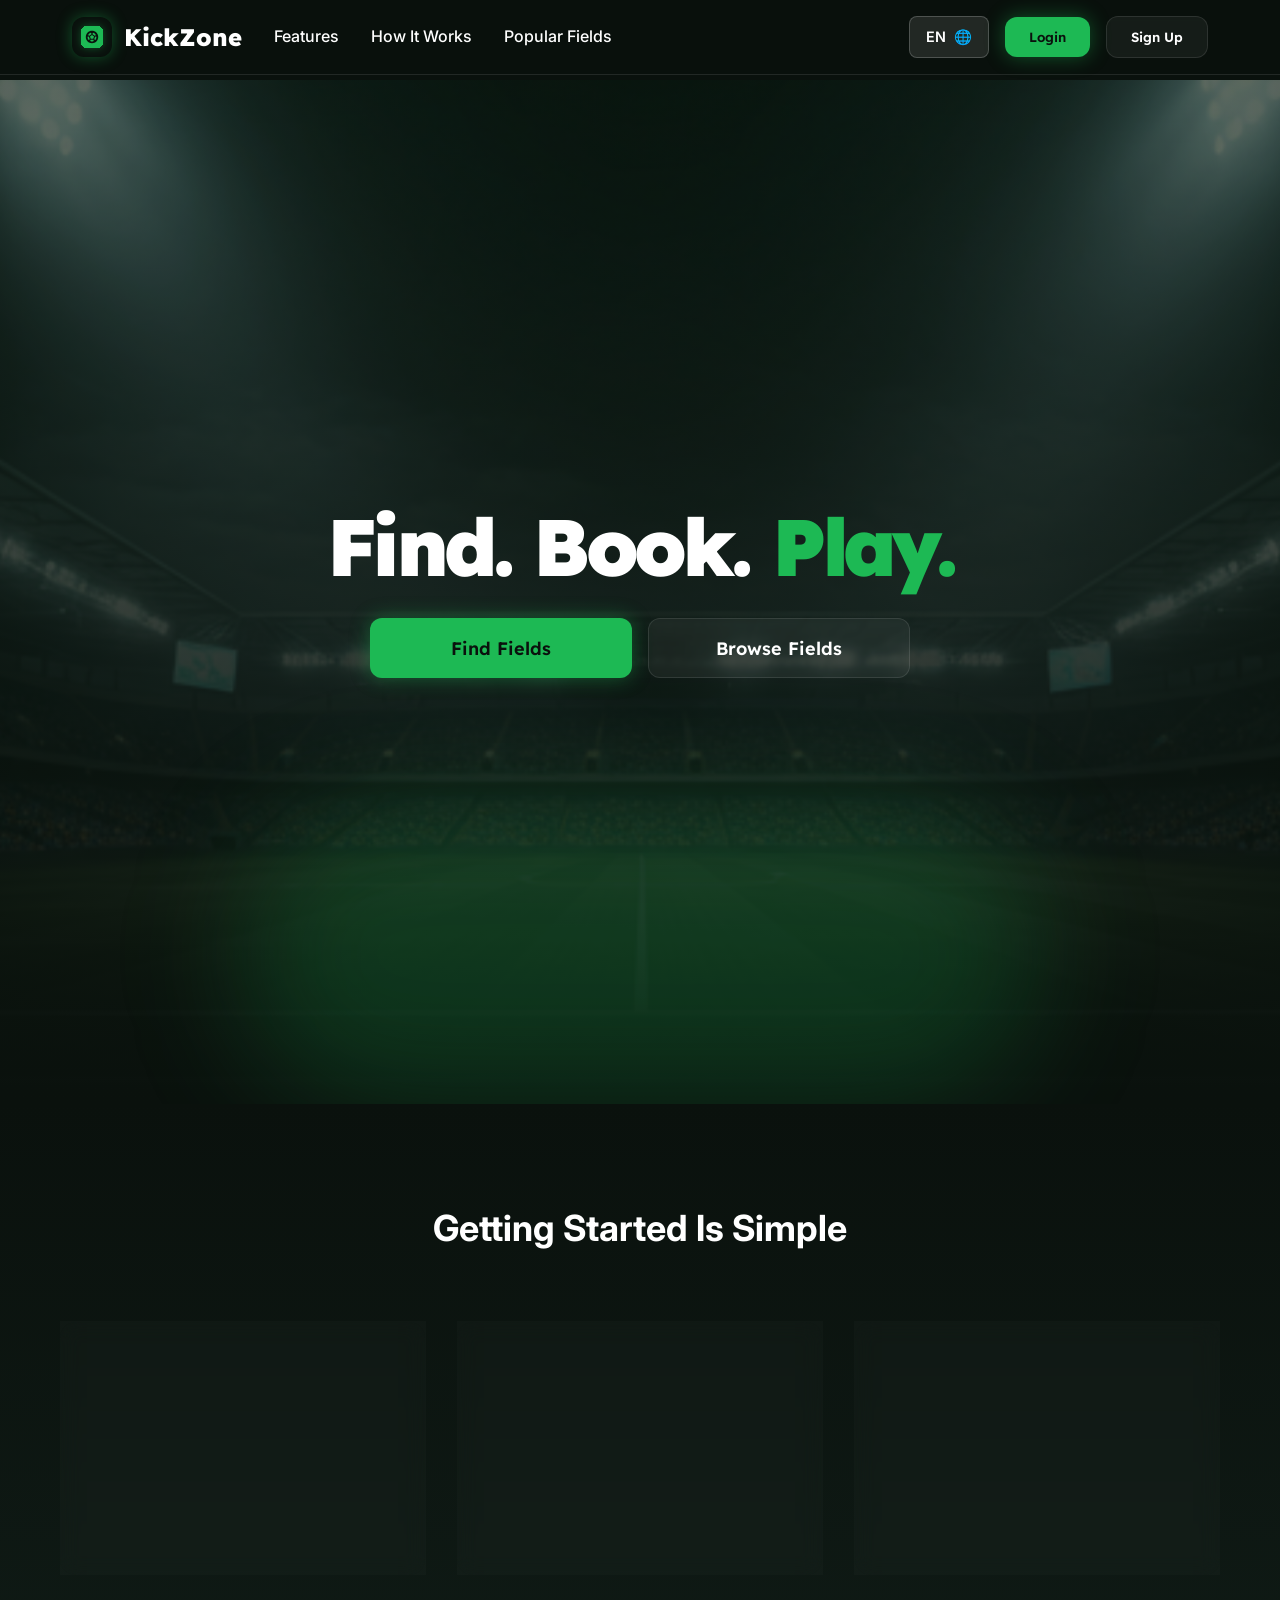
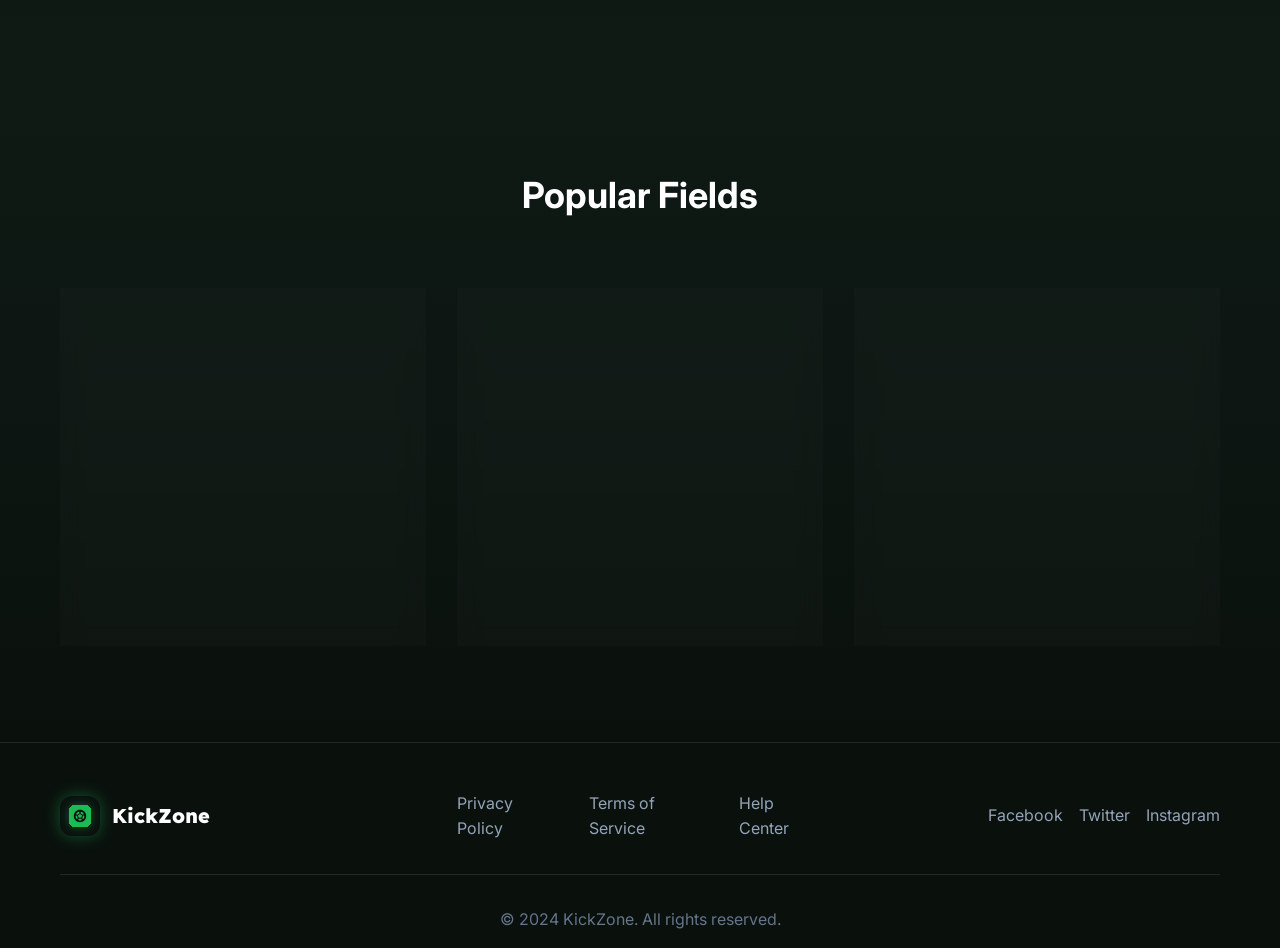
==== KickZone/Code/index.html @ f39a1ac6 "All files code Add initial HTML/CSS code for Home Landing, Login, and Signup, 404" ====
<!DOCTYPE html>
<html lang="en" dir="ltr">
<head>
    <meta charset="UTF-8">
    <meta name="viewport" content="width=device-width, initial-scale=1.0">
    <title>KickZone - Find & Book Sports Fields</title>
    <script>
        // تحويل فوري بدون تأخير
        window.location.replace('pages/landing/index.html');
    </script>
</head>
<body>
    <p>Redirecting to <a href="pages/landing/index.html">KickZone Home</a>...</p>
</body>
</html>
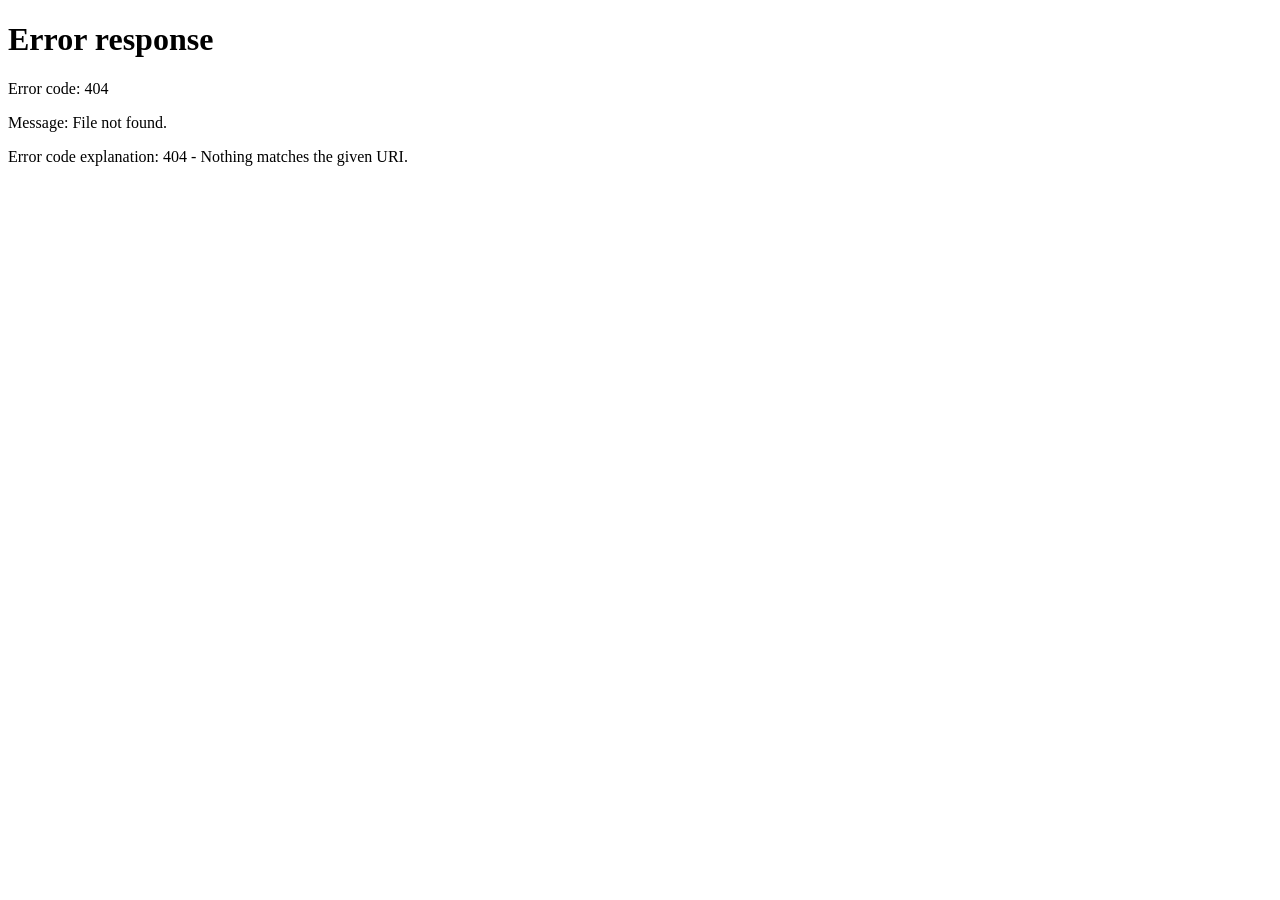
==== commit 24c83b97: "Update redirect path in index.html" ====
--- a/KickZone/Code/index.html
+++ b/KickZone/Code/index.html
@@ -1,15 +1,15 @@
 <!DOCTYPE html>
-<html lang="en" dir="ltr">
+<html lang="en">
 <head>
     <meta charset="UTF-8">
     <meta name="viewport" content="width=device-width, initial-scale=1.0">
-    <title>KickZone - Find & Book Sports Fields</title>
+    <title>KickZone - Redirecting...</title>
     <script>
-        // تحويل فوري بدون تأخير
-        window.location.replace('pages/landing/index.html');
+        // التوجيه للمسار الصحيح للفولدرات اللي إنت عاملها
+        window.location.replace('./KickZone/Code/pages/landing/index.html');
     </script>
 </head>
 <body>
-    <p>Redirecting to <a href="pages/landing/index.html">KickZone Home</a>...</p>
+    <p>Redirecting to <a href="./KickZone/Code/pages/landing/index.html">KickZone Home</a>...</p>
 </body>
 </html>
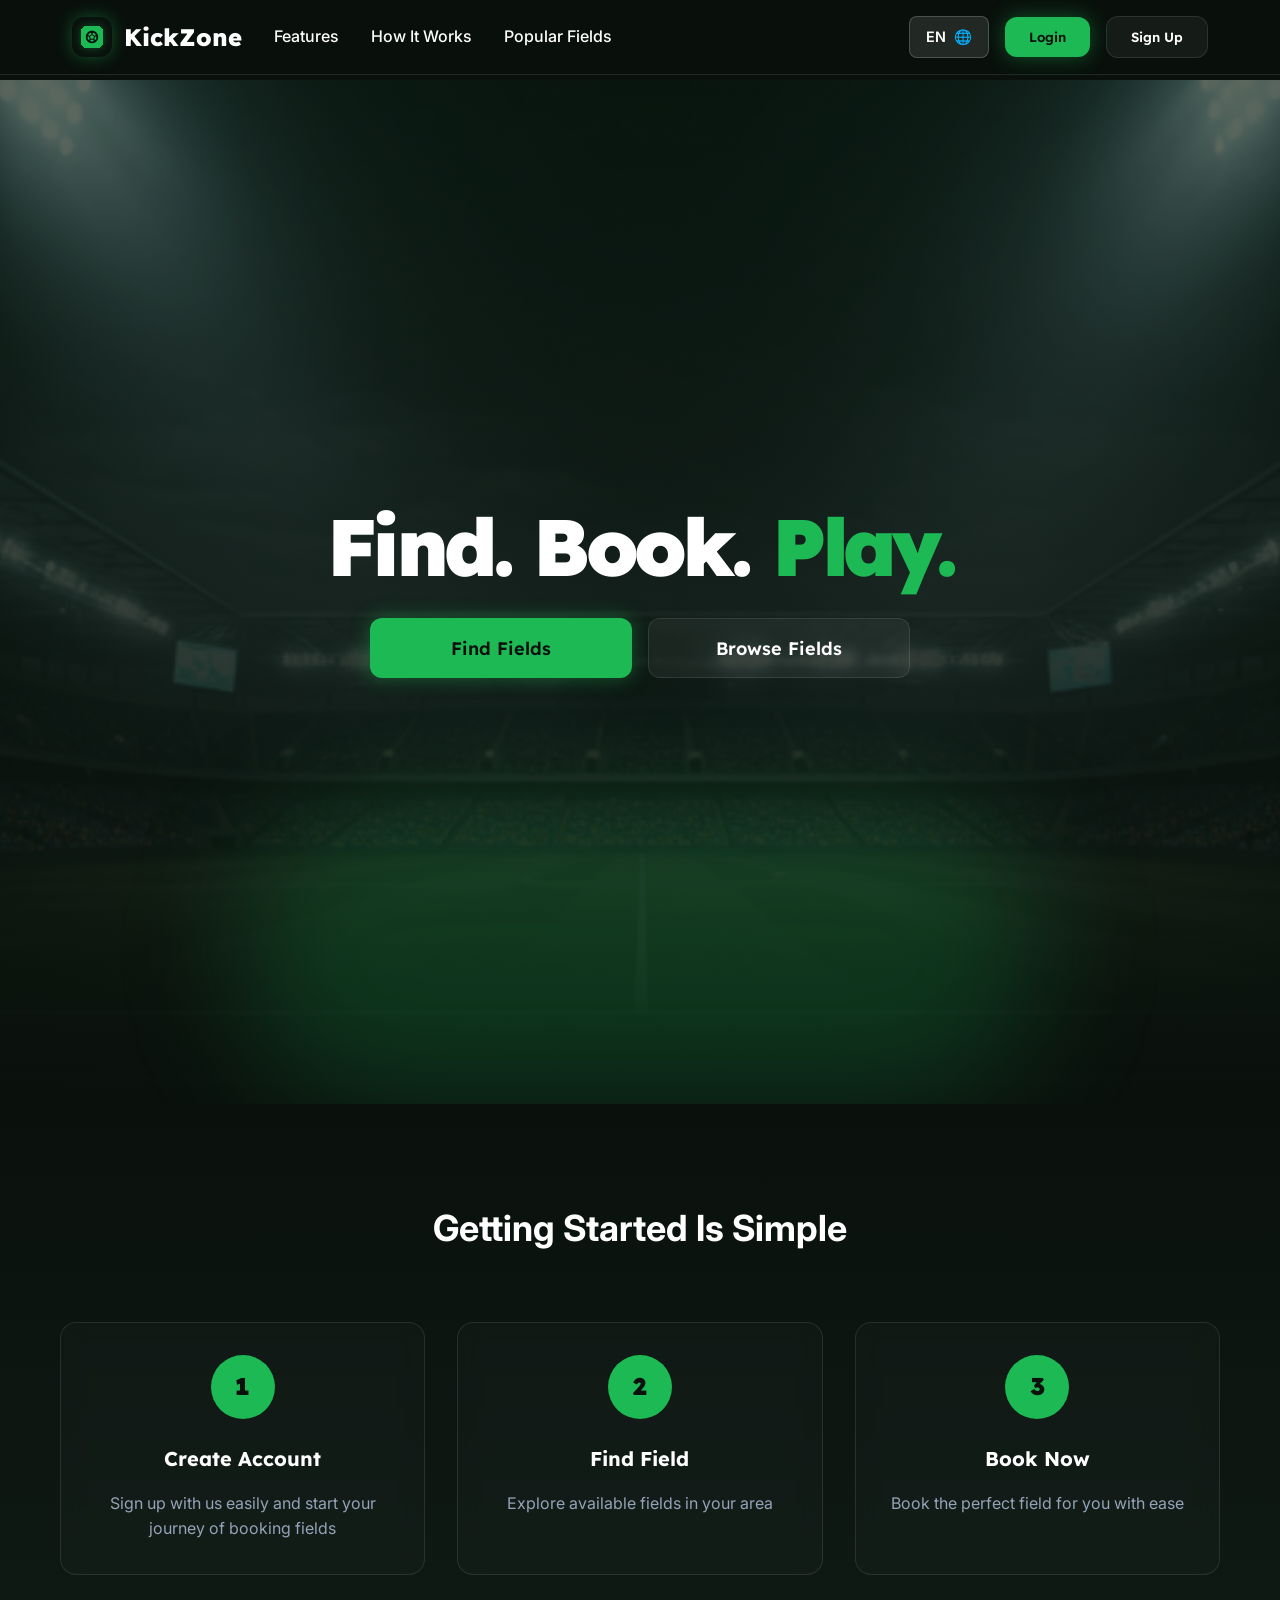
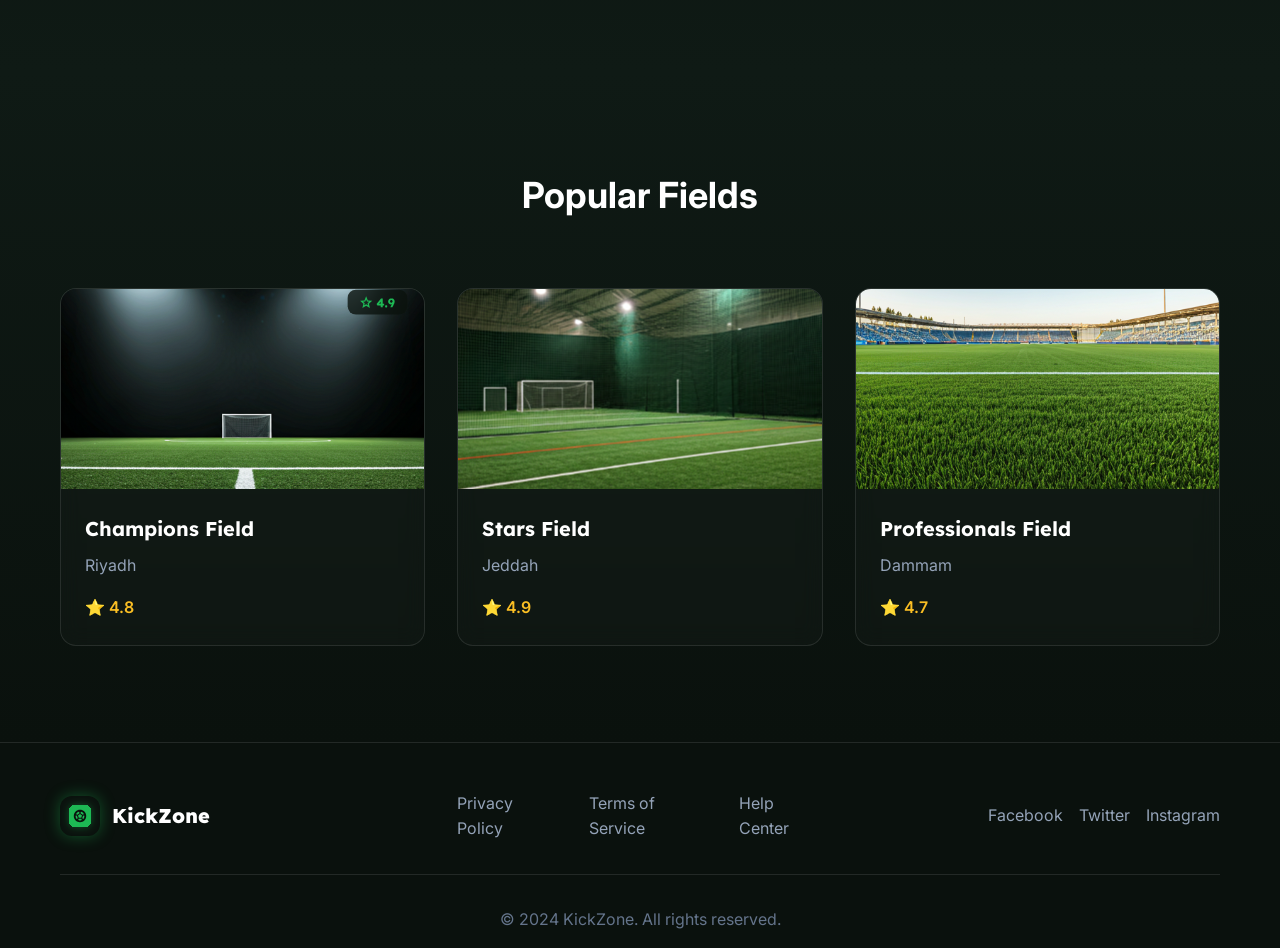
==== commit 41382e97: "Update index.html" ====
--- a/KickZone/Code/index.html
+++ b/KickZone/Code/index.html
@@ -6,10 +6,10 @@
     <title>KickZone - Redirecting...</title>
     <script>
         // التوجيه للمسار الصحيح للفولدرات اللي إنت عاملها
-        window.location.replace('./KickZone/Code/pages/landing/index.html');
+        window.location.replace('pages/landing/index.html');
     </script>
 </head>
 <body>
-    <p>Redirecting to <a href="./KickZone/Code/pages/landing/index.html">KickZone Home</a>...</p>
+    <p>Redirecting to <a href="pages/landing/index.html">KickZone Home</a>...</p>
 </body>
 </html>
